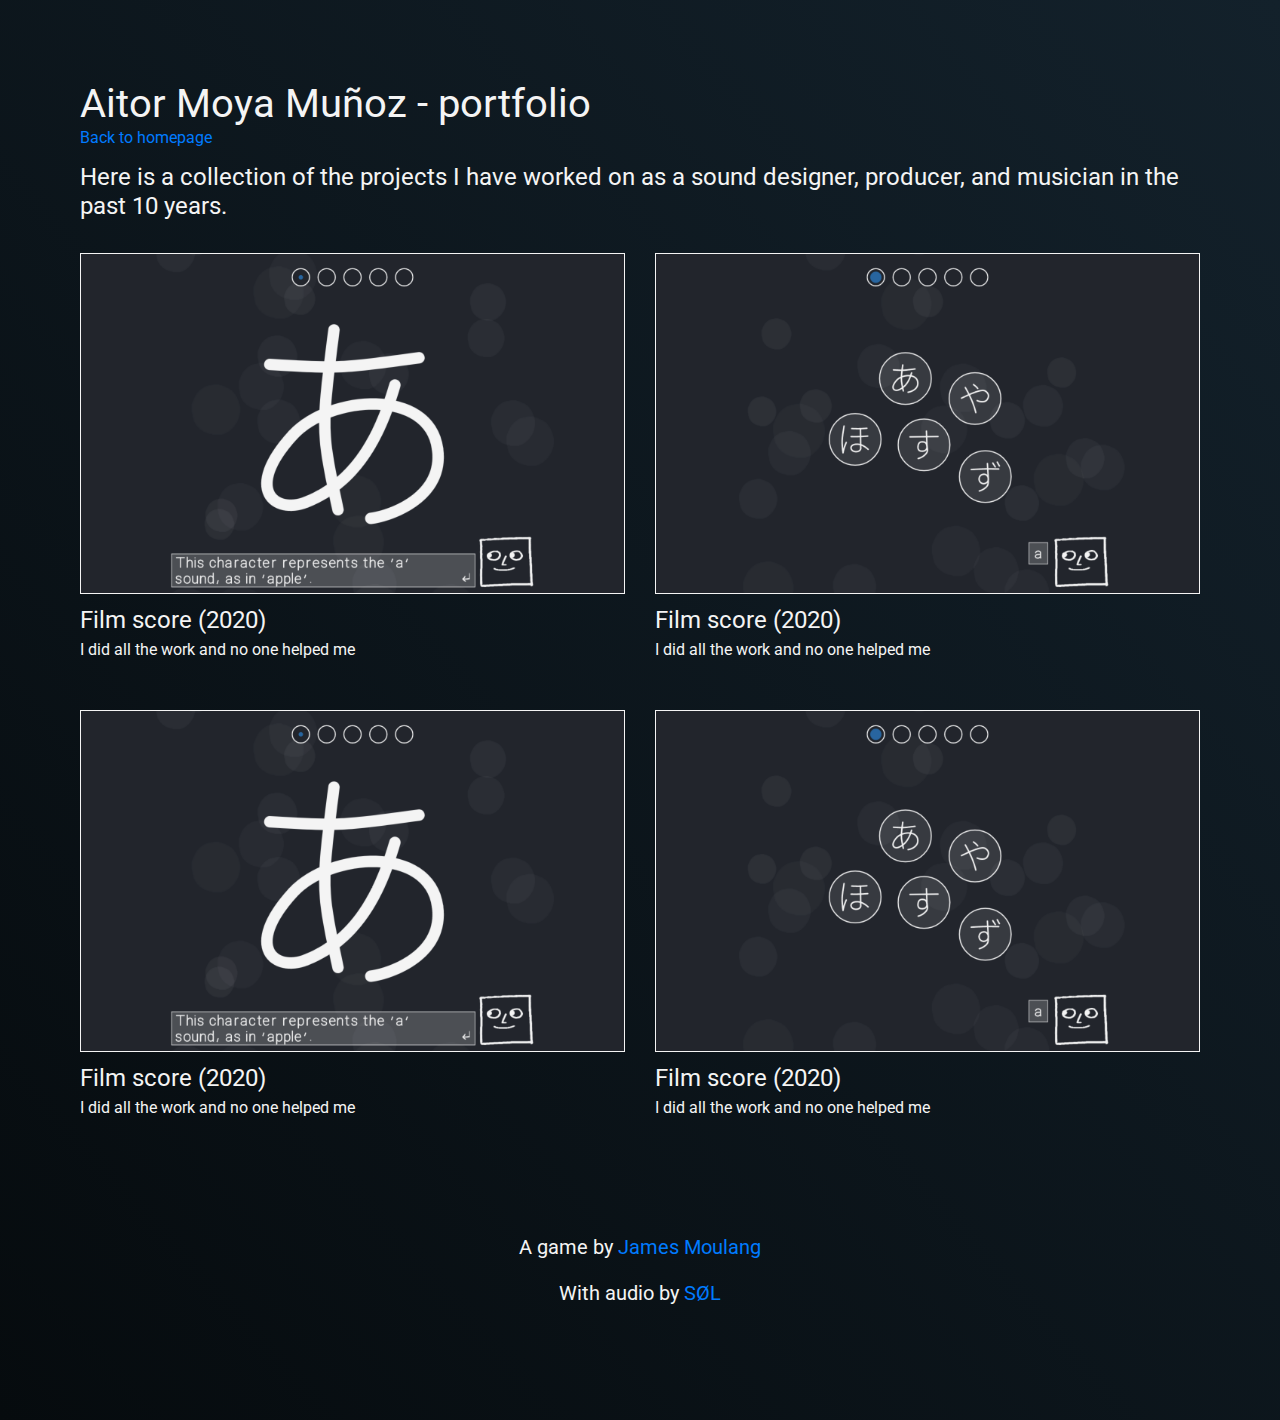
==== portfolio/index.html @ 43430c49 "first commit" ====
<!DOCTYPE html>
<html lang="en"><head><meta http-equiv="Content-Type" content="text/html; charset=UTF-8">
    
    <meta name="viewport" content="width=device-width, initial-scale=1, shrink-to-fit=no">
    <meta name="description" content="">
    <meta name="author" content="">
    
    <style>
      @import url('https://fonts.googleapis.com/css2?family=Roboto&display=swap');

      .row {
        margin-bottom: 32px;
      }
    </style>

    <title>Aitor Moya Muñoz - portfolio</title>

    <!-- Bootstrap core CSS -->
    <link href="./bootstrap.min.css" rel="stylesheet">

    <!-- Custom styles for this template -->
    <link href="./product.css" rel="stylesheet">
    <link href="./custom.css" rel="stylesheet">
  </head>

  <body>

    <div style="width: 100%; height: 100%; max-width: 1280px; margin: 0 auto;">
      <div class="position-relative overflow-hidden p-3 p-md-5 m-md-3 text-center topHeader">
        <div class="fact position-relative overflow-hidden p-3 text-left">
          <!-- <div class="col-md-5 p-lg-5 mx-auto my-5"> -->
            <h1 style="margin: 0px;" class="display-6 font-weight-normal">Aitor Moya Muñoz - portfolio</h1>
            <a href="../"><h3 style="margin-bottom: 16px; font-size: 16px;" class="display-6 font-weight-normal">Back to homepage</h3></a>
            <h3 style="font-size: 24px; margin-bottom: 32px;" class="display-6 font-weight-normal">Here is a collection of the projects I have worked on as a sound designer, producer, and musician in the past 10 years.</h3>
            <div class="row">
              <div class="col-md-6">
                <img onclick="showScreenshot(this)" class="screenshot" src="./screenshot1.png">
                <p style="font-size: 24px; margin: 0px;" class="lead font-weight-normal">Film score (2020)</p>
                <p style="font-size: 16px;" class="lead font-weight-normal">I did all the work and no one helped me</p>
              </div>
              <div class="col-md-6">
                <img onclick="showScreenshot(this)" class="screenshot" src="./screenshot1a.png">
                <p style="font-size: 24px; margin: 0px;" class="lead font-weight-normal">Film score (2020)</p>
                <p style="font-size: 16px;" class="lead font-weight-normal">I did all the work and no one helped me</p>
              </div>
            </div>
            <div class="row">
              <div class="col-md-6">
                <img onclick="showScreenshot(this)" class="screenshot" src="./screenshot1.png">
                <p style="font-size: 24px; margin: 0px;" class="lead font-weight-normal">Film score (2020)</p>
                <p style="font-size: 16px;" class="lead font-weight-normal">I did all the work and no one helped me</p>
              </div>
              <div class="col-md-6">
                <img onclick="showScreenshot(this)" class="screenshot" src="./screenshot1a.png">
                <p style="font-size: 24px; margin: 0px;" class="lead font-weight-normal">Film score (2020)</p>
                <p style="font-size: 16px;" class="lead font-weight-normal">I did all the work and no one helped me</p>
              </div>
            </div>
          <!-- </div> -->
        </div>
        <div class="mx-auto my-5">
          <!-- <h1 class="display-3 font-weight-normal">you can kana</h1> -->
          <p class="lead font-weight-normal">A game by <a href="https://twitter.com/bermudacake">James Moulang</a></p>
          <p class="lead font-weight-normal">With audio by <a href="https://www.facebook.com/sol.music.uk/">SØL</a></p>
        </div>
      </div>
    </div>

    <div onclick="hideScreenshot()" id="image_modal" style="display: none; position: fixed; top: 0; text-align: center; width: 100%" class="h-100 blur">
      <div class="row h-100 justify-content-center align-items-center">
        <img id="scr_big" class="screenshot_big" src="./screenshot4.png"> 
      </div>
    </div>

    <script>
      const image_modal = document.getElementById('image_modal');
      const scr_big = document.getElementById('scr_big');

      const showScreenshot = (scr) => {
        scr_big.src = scr.src;
        image_modal.style.display = '';
      };

      const hideScreenshot = (scr) => {
        image_modal.style.display = 'none';
      };
    </script>
  

</body></html>
---- portfolio/product.css ----
.container {
  max-width: 960px;
}

/*
 * Custom translucent site header
 */

.site-header {
  background-color: rgba(0, 0, 0, .85);
  -webkit-backdrop-filter: saturate(180%) blur(20px);
  backdrop-filter: saturate(180%) blur(20px);
}
.site-header a {
  color: #999;
  transition: ease-in-out color .15s;
}
.site-header a:hover {
  color: #fff;
  text-decoration: none;
}

/*
 * Dummy devices (replace them with your own or something else entirely!)
 */

.product-device {
  position: absolute;
  right: 10%;
  bottom: -30%;
  width: 300px;
  height: 540px;
  background-color: #333;
  border-radius: 21px;
  -webkit-transform: rotate(30deg);
  transform: rotate(30deg);
}

.product-device::before {
  position: absolute;
  top: 10%;
  right: 10px;
  bottom: 10%;
  left: 10px;
  content: "";
  background-color: rgba(255, 255, 255, .1);
  border-radius: 5px;
}

.product-device-2 {
  top: -25%;
  right: auto;
  bottom: 0;
  left: 5%;
  background-color: #e5e5e5;
}


/*
 * Extra utilities
 */

.border-top { border-top: 1px solid #e5e5e5; }
.border-bottom { border-bottom: 1px solid #e5e5e5; }

.box-shadow { box-shadow: 0 .25rem .75rem rgba(0, 0, 0, .05); }

.flex-equal > * {
  -ms-flex: 1;
  -webkit-box-flex: 1;
  flex: 1;
}
@media (min-width: 768px) {
  .flex-md-equal > * {
    -ms-flex: 1;
    -webkit-box-flex: 1;
    flex: 1;
  }
}

.overflow-hidden { overflow: hidden; }
---- portfolio/custom.css ----
body {
	/*background: #21252D;*/
	color: #F4F4F4;
	/*font-family: 'robotoregular';
    src: url('./roboto-regular-webfont.woff2') format('woff2'),
         url('./roboto-regular-webfont.woff') format('woff');
    font-weight: normal;
    font-style: normal;*/
    font-family: 'Roboto', sans-serif;
    background-image: linear-gradient(to top right, #060B0E, #13212B);
}

.topHeader {
	/*background: #21252D;*/
	color: #F4F4F4;
}

#kana_canvas {
	width: 100%;
	height: 100%;
	position: absolute;
	top: 0;
	left: 0;
	z-index: -100;
}

.fact {
	/*border: solid;*/
	/*border-width: 1px;*/
	/*background-color: rgb(33,37,45, 0.5);*/
	padding-top: 0px;
	padding-bottom: 0px;
	margin-top: 0px;
	margin-bottom: 0px;
}

.screenshot {
	width: 100%;
	border: solid;
	border-width: 1px;
	margin-bottom: 8px;
	cursor: pointer;

	user-select: none;
    -moz-user-select: none;
    -khtml-user-select: none;
    -webkit-user-select: none;
    -o-user-select: none;
}

.screenshot_big {
	max-width: 90%;
	max-height: 90%;
	border: solid;
	border-width: 4px;

	user-select: none;
    -moz-user-select: none;
    -khtml-user-select: none;
    -webkit-user-select: none;
    -o-user-select: none;
}

.highlight {
	font-style: normal;
	color: #0065A4;
}

.highlight2 {
	font-style: normal;
	color: #E4572E;
}

.circle {
	padding: 8px;
	font-style: normal;
	border-style: solid;
	border-radius: 64px;
	border-width: 1px;
}

.topHeader {
	margin-bottom: 0px;
	padding-bottom: 0px;
	/*background-color: rgb(33,37,45, 0.75);*/
}

video {
	cursor: pointer;
}

.jm_image {
	width: 100%;
}

.blur {
	background-color: rgb(33,37,45, 0.75);
}

.kana_img {
	margin-bottom: 16px;
	user-select: none;
    -moz-user-select: none;
    -khtml-user-select: none;
    -webkit-user-select: none;
    -o-user-select: none;
}
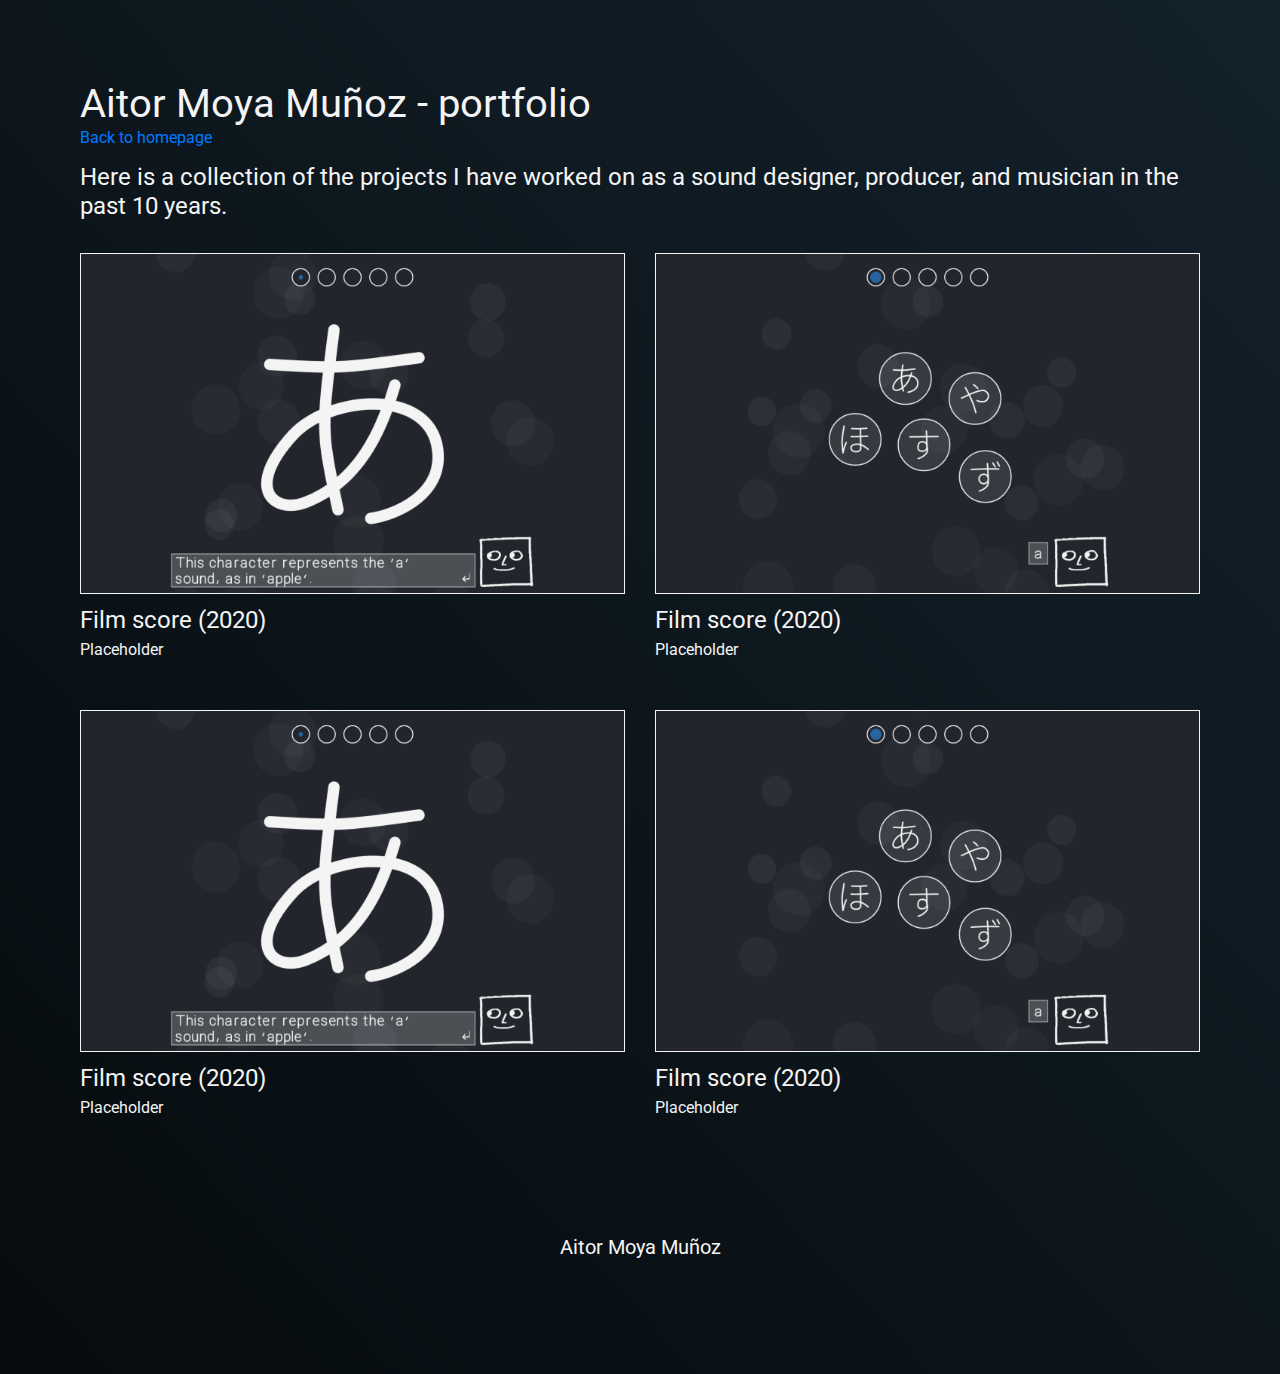
==== commit 0d35ff33: "content" ====
--- a/portfolio/index.html
+++ b/portfolio/index.html
@@ -36,32 +36,31 @@
               <div class="col-md-6">
                 <img onclick="showScreenshot(this)" class="screenshot" src="./screenshot1.png">
                 <p style="font-size: 24px; margin: 0px;" class="lead font-weight-normal">Film score (2020)</p>
-                <p style="font-size: 16px;" class="lead font-weight-normal">I did all the work and no one helped me</p>
+                <p style="font-size: 16px;" class="lead font-weight-normal">Placeholder</p>
               </div>
               <div class="col-md-6">
                 <img onclick="showScreenshot(this)" class="screenshot" src="./screenshot1a.png">
                 <p style="font-size: 24px; margin: 0px;" class="lead font-weight-normal">Film score (2020)</p>
-                <p style="font-size: 16px;" class="lead font-weight-normal">I did all the work and no one helped me</p>
+                <p style="font-size: 16px;" class="lead font-weight-normal">Placeholder</p>
               </div>
             </div>
             <div class="row">
               <div class="col-md-6">
                 <img onclick="showScreenshot(this)" class="screenshot" src="./screenshot1.png">
                 <p style="font-size: 24px; margin: 0px;" class="lead font-weight-normal">Film score (2020)</p>
-                <p style="font-size: 16px;" class="lead font-weight-normal">I did all the work and no one helped me</p>
+                <p style="font-size: 16px;" class="lead font-weight-normal">Placeholder</p>
               </div>
               <div class="col-md-6">
                 <img onclick="showScreenshot(this)" class="screenshot" src="./screenshot1a.png">
                 <p style="font-size: 24px; margin: 0px;" class="lead font-weight-normal">Film score (2020)</p>
-                <p style="font-size: 16px;" class="lead font-weight-normal">I did all the work and no one helped me</p>
+                <p style="font-size: 16px;" class="lead font-weight-normal">Placeholder</p>
               </div>
             </div>
           <!-- </div> -->
         </div>
         <div class="mx-auto my-5">
           <!-- <h1 class="display-3 font-weight-normal">you can kana</h1> -->
-          <p class="lead font-weight-normal">A game by <a href="https://twitter.com/bermudacake">James Moulang</a></p>
-          <p class="lead font-weight-normal">With audio by <a href="https://www.facebook.com/sol.music.uk/">SØL</a></p>
+          <p class="lead font-weight-normal">Aitor Moya Muñoz</a></p>
         </div>
       </div>
     </div>
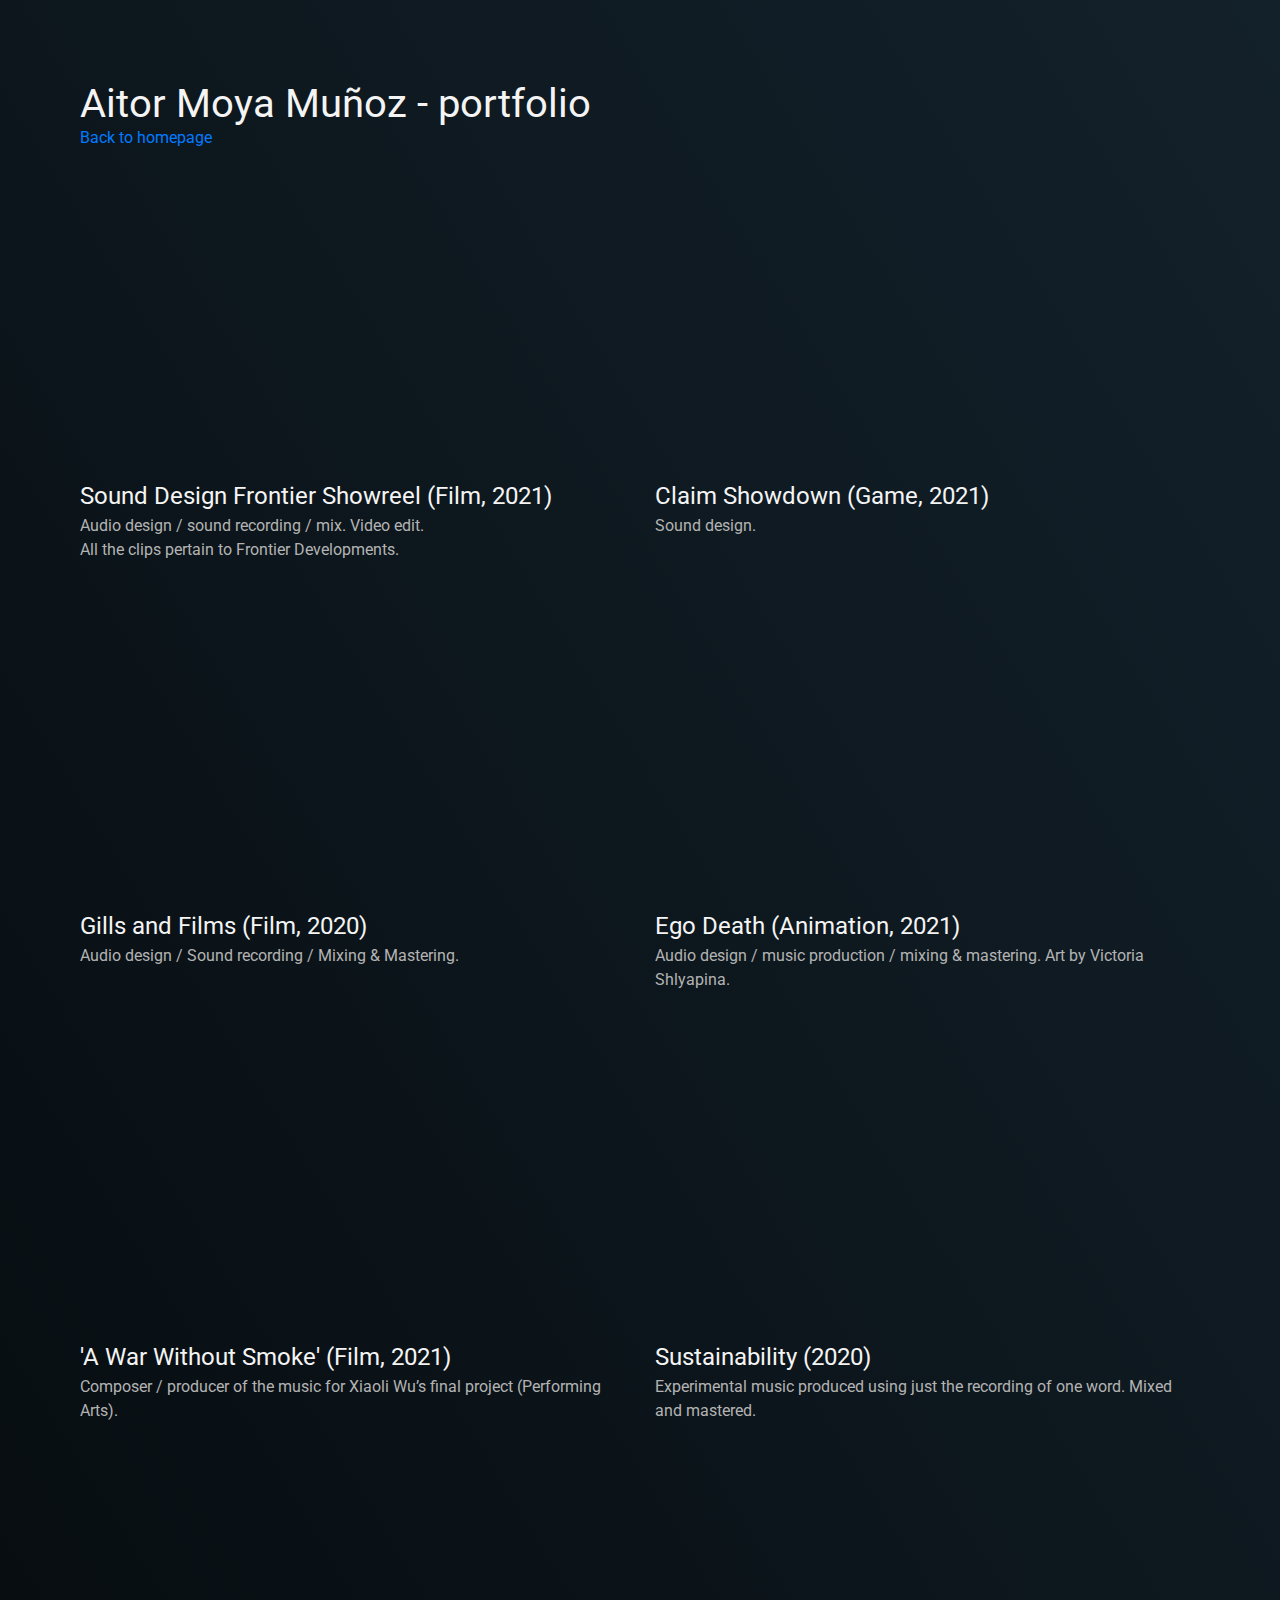
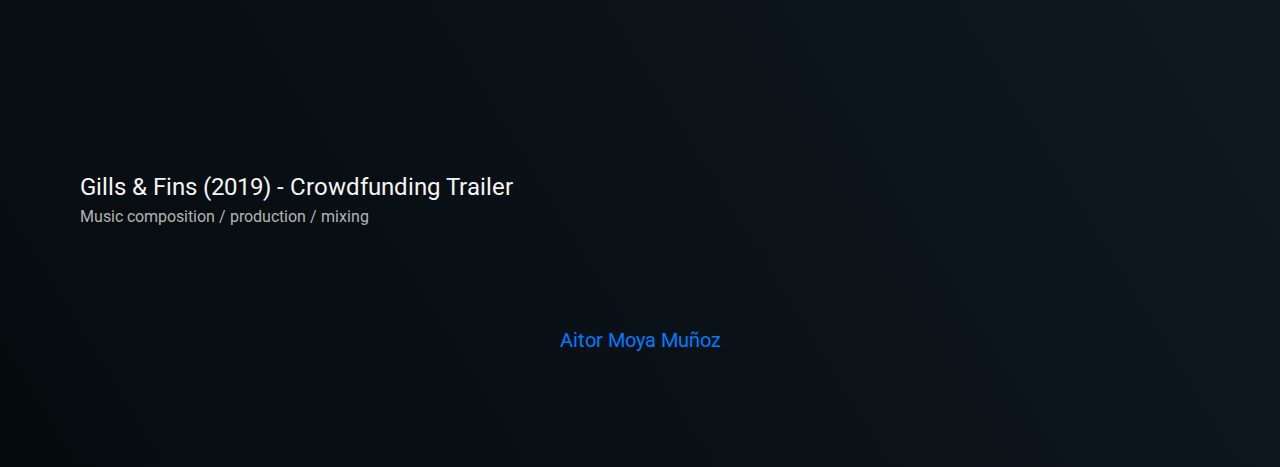
==== commit 1a270481: "portfolio content" ====
--- a/portfolio/index.html
+++ b/portfolio/index.html
@@ -10,6 +10,33 @@
 
       .row {
         margin-bottom: 32px;
+      }
+
+      .video-container {
+        position: relative;
+        width: 100%;
+        padding-bottom: 56.25%;
+      }
+
+      .video {
+        position: absolute;
+        top: 0;
+        left: 0;
+        width: 100%;
+        height: 100%;
+        border: 0;
+      }
+
+      .portfolio-header {
+        font-size: 24px;
+        margin: 0px;
+        margin-top: 8px;
+      }
+
+      .portfolio-desc {
+        font-size: 16px;
+        margin-bottom: 0px;
+        color: #b3b3b3;
       }
     </style>
 
@@ -31,36 +58,82 @@
           <!-- <div class="col-md-5 p-lg-5 mx-auto my-5"> -->
             <h1 style="margin: 0px;" class="display-6 font-weight-normal">Aitor Moya Muñoz - portfolio</h1>
             <a href="../"><h3 style="margin-bottom: 16px; font-size: 16px;" class="display-6 font-weight-normal">Back to homepage</h3></a>
-            <h3 style="font-size: 24px; margin-bottom: 32px;" class="display-6 font-weight-normal">Here is a collection of the projects I have worked on as a sound designer, producer, and musician in the past 10 years.</h3>
+            <!-- <h3 style="font-size: 24px; margin-bottom: 32px;" class="display-6 font-weight-normal">Here is a collection of the projects I have worked on as a sound designer, producer, and musician in the past 10 years.</h3> -->
+            <!-- row 1 -->
             <div class="row">
               <div class="col-md-6">
-                <img onclick="showScreenshot(this)" class="screenshot" src="./screenshot1.png">
-                <p style="font-size: 24px; margin: 0px;" class="lead font-weight-normal">Film score (2020)</p>
-                <p style="font-size: 16px;" class="lead font-weight-normal">Placeholder</p>
+                <!-- video 1 -->
+                <div class="video-container">
+                  <iframe class="video" src="https://www.youtube.com/embed/i_05MCaxO0A" allowfullscreen></iframe>
+                </div>
+                <p class="portfolio-header" class="lead font-weight-normal">Sound Design Frontier Showreel (Film, 2021)</p>
+                <p class="portfolio-desc" class="lead font-weight-normal">Audio design / sound recording / mix. Video edit.</p>
+                <p class="portfolio-desc" class="lead font-weight-normal">All the clips pertain to Frontier Developments.</p>
               </div>
               <div class="col-md-6">
-                <img onclick="showScreenshot(this)" class="screenshot" src="./screenshot1a.png">
-                <p style="font-size: 24px; margin: 0px;" class="lead font-weight-normal">Film score (2020)</p>
-                <p style="font-size: 16px;" class="lead font-weight-normal">Placeholder</p>
+                <!-- video 2 -->
+                <div class="video-container">
+                  <iframe class="video" src="https://www.youtube.com/embed/rAhOWSYIK3o" allowfullscreen></iframe>
+                </div>
+                <p class="portfolio-header" class="lead font-weight-normal">Claim Showdown (Game, 2021)</p>
+                <p class="portfolio-desc" class="lead font-weight-normal">Sound design.</p>
               </div>
             </div>
+            <!-- row 2 -->
             <div class="row">
               <div class="col-md-6">
-                <img onclick="showScreenshot(this)" class="screenshot" src="./screenshot1.png">
-                <p style="font-size: 24px; margin: 0px;" class="lead font-weight-normal">Film score (2020)</p>
-                <p style="font-size: 16px;" class="lead font-weight-normal">Placeholder</p>
+                <!-- video 3 -->
+                <div class="video-container">
+                  <iframe class="video" src="https://www.youtube.com/embed/T2QVa6sO4y4" allowfullscreen></iframe>
+                </div>
+                <p class="portfolio-header" class="lead font-weight-normal">Gills and Films (Film, 2020)</p>
+                <p class="portfolio-desc" class="lead font-weight-normal">Audio design / Sound recording / Mixing & Mastering.</p>
               </div>
               <div class="col-md-6">
-                <img onclick="showScreenshot(this)" class="screenshot" src="./screenshot1a.png">
-                <p style="font-size: 24px; margin: 0px;" class="lead font-weight-normal">Film score (2020)</p>
-                <p style="font-size: 16px;" class="lead font-weight-normal">Placeholder</p>
+                <!-- video 4 -->
+                <div class="video-container">
+                  <iframe class="video" src="https://www.youtube.com/embed/au0ePI30fKs" allowfullscreen></iframe>
+                </div>
+                <p class="portfolio-header" class="lead font-weight-normal">Ego Death (Animation, 2021)</p>
+                <p class="portfolio-desc" class="lead font-weight-normal">Audio design / music production / mixing & mastering. Art by Victoria Shlyapina.</p>
               </div>
+            </div>
+            <!-- row 3 -->
+            <div class="row">
+              <div class="col-md-6">
+                <!-- video 5 -->
+                <div class="video-container">
+                  <iframe class="video" src="https://www.youtube.com/embed/gsuZ4-XTf9M" allowfullscreen></iframe>
+                </div>
+                <p class="portfolio-header" class="lead font-weight-normal">'A War Without Smoke' (Film, 2021)</p>
+                <p class="portfolio-desc" class="lead font-weight-normal">Composer / producer of the music for Xiaoli Wu’s final project (Performing Arts).</p>
+              </div>
+              <div class="col-md-6">
+                <!-- video 6 -->
+                <div class="video-container">
+                  <iframe class="video" src="https://www.youtube.com/embed/cspxfVKUT1Y" allowfullscreen></iframe>
+                </div>
+                <p class="portfolio-header" class="lead font-weight-normal">Sustainability (2020)</p>
+                <p class="portfolio-desc" class="lead font-weight-normal">Experimental music produced using just the recording of one word. Mixed and mastered.</p>
+              </div>
+            </div>
+            <!-- row 4 -->
+            <div class="row">
+              <div class="col-md-6">
+                <!-- video 6 -->
+                <div class="video-container">
+                  <iframe class="video" src="https://www.youtube.com/embed/6BhnMqS6ISw" allowfullscreen></iframe>
+                </div>
+                <p class="portfolio-header" class="lead font-weight-normal">Gills & Fins (2019) - Crowdfunding Trailer</p>
+                <p class="portfolio-desc" class="lead font-weight-normal">Music composition / production / mixing</p>
+              </div>
+              <div class="col-md-6"></div>
             </div>
           <!-- </div> -->
         </div>
         <div class="mx-auto my-5">
           <!-- <h1 class="display-3 font-weight-normal">you can kana</h1> -->
-          <p class="lead font-weight-normal">Aitor Moya Muñoz</a></p>
+          <a href="../"><p class="lead font-weight-normal">Aitor Moya Muñoz</a></p>
         </div>
       </div>
     </div>
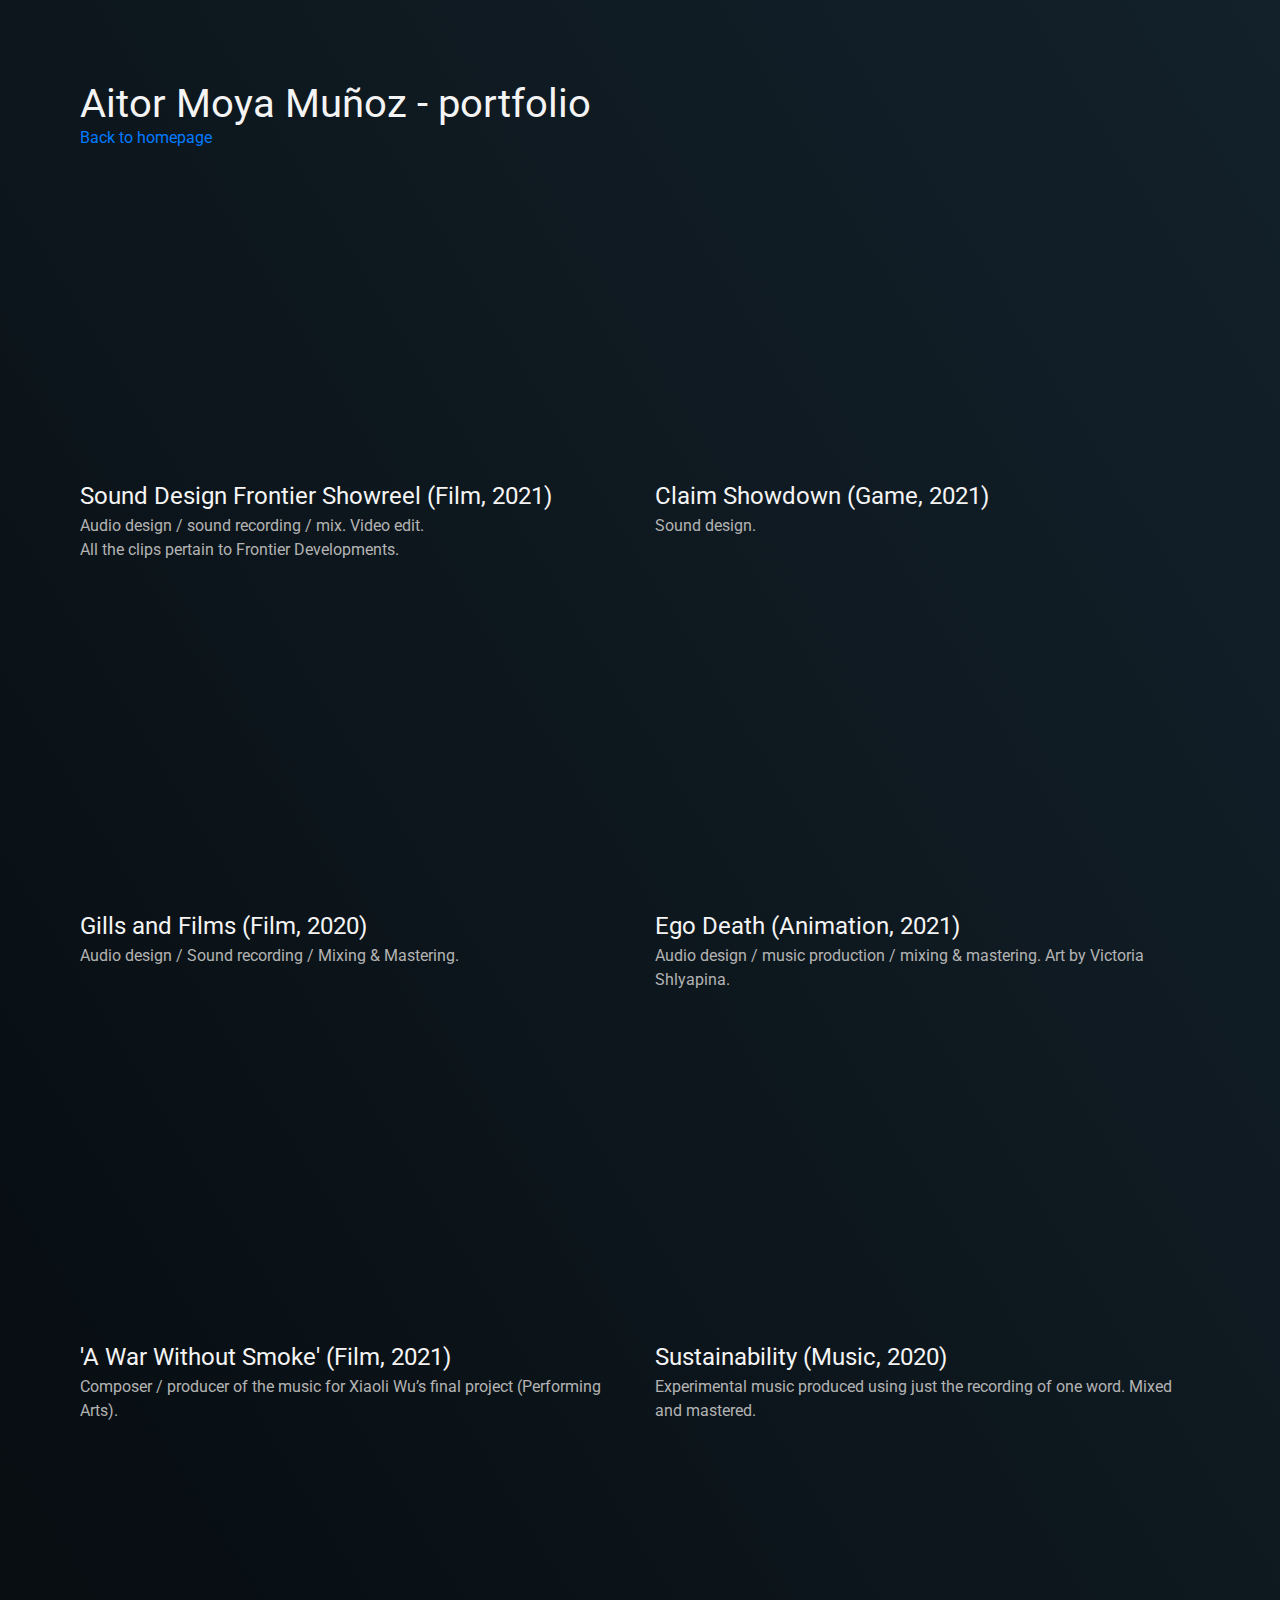
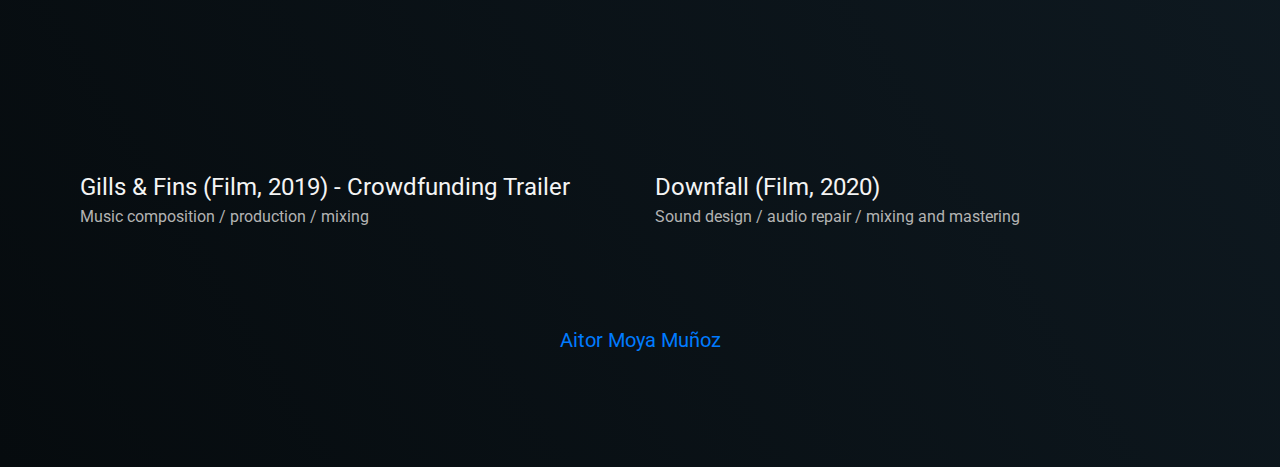
==== commit cf472ab1: "downfall" ====
--- a/portfolio/index.html
+++ b/portfolio/index.html
@@ -113,7 +113,7 @@
                 <div class="video-container">
                   <iframe class="video" src="https://www.youtube.com/embed/cspxfVKUT1Y" allowfullscreen></iframe>
                 </div>
-                <p class="portfolio-header" class="lead font-weight-normal">Sustainability (2020)</p>
+                <p class="portfolio-header" class="lead font-weight-normal">Sustainability (Music, 2020)</p>
                 <p class="portfolio-desc" class="lead font-weight-normal">Experimental music produced using just the recording of one word. Mixed and mastered.</p>
               </div>
             </div>
@@ -124,10 +124,16 @@
                 <div class="video-container">
                   <iframe class="video" src="https://www.youtube.com/embed/6BhnMqS6ISw" allowfullscreen></iframe>
                 </div>
-                <p class="portfolio-header" class="lead font-weight-normal">Gills & Fins (2019) - Crowdfunding Trailer</p>
+                <p class="portfolio-header" class="lead font-weight-normal">Gills & Fins (Film, 2019) - Crowdfunding Trailer</p>
                 <p class="portfolio-desc" class="lead font-weight-normal">Music composition / production / mixing</p>
               </div>
-              <div class="col-md-6"></div>
+              <div class="col-md-6">
+                <div class="video-container">
+                  <iframe class="video" src="https://www.youtube.com/embed/ElNDAbDdbpQ" allowfullscreen></iframe>
+                </div>
+                <p class="portfolio-header" class="lead font-weight-normal">Downfall (Film, 2020)</p>
+                <p class="portfolio-desc" class="lead font-weight-normal">Sound design / audio repair / mixing and mastering</p>
+              </div>
             </div>
           <!-- </div> -->
         </div>
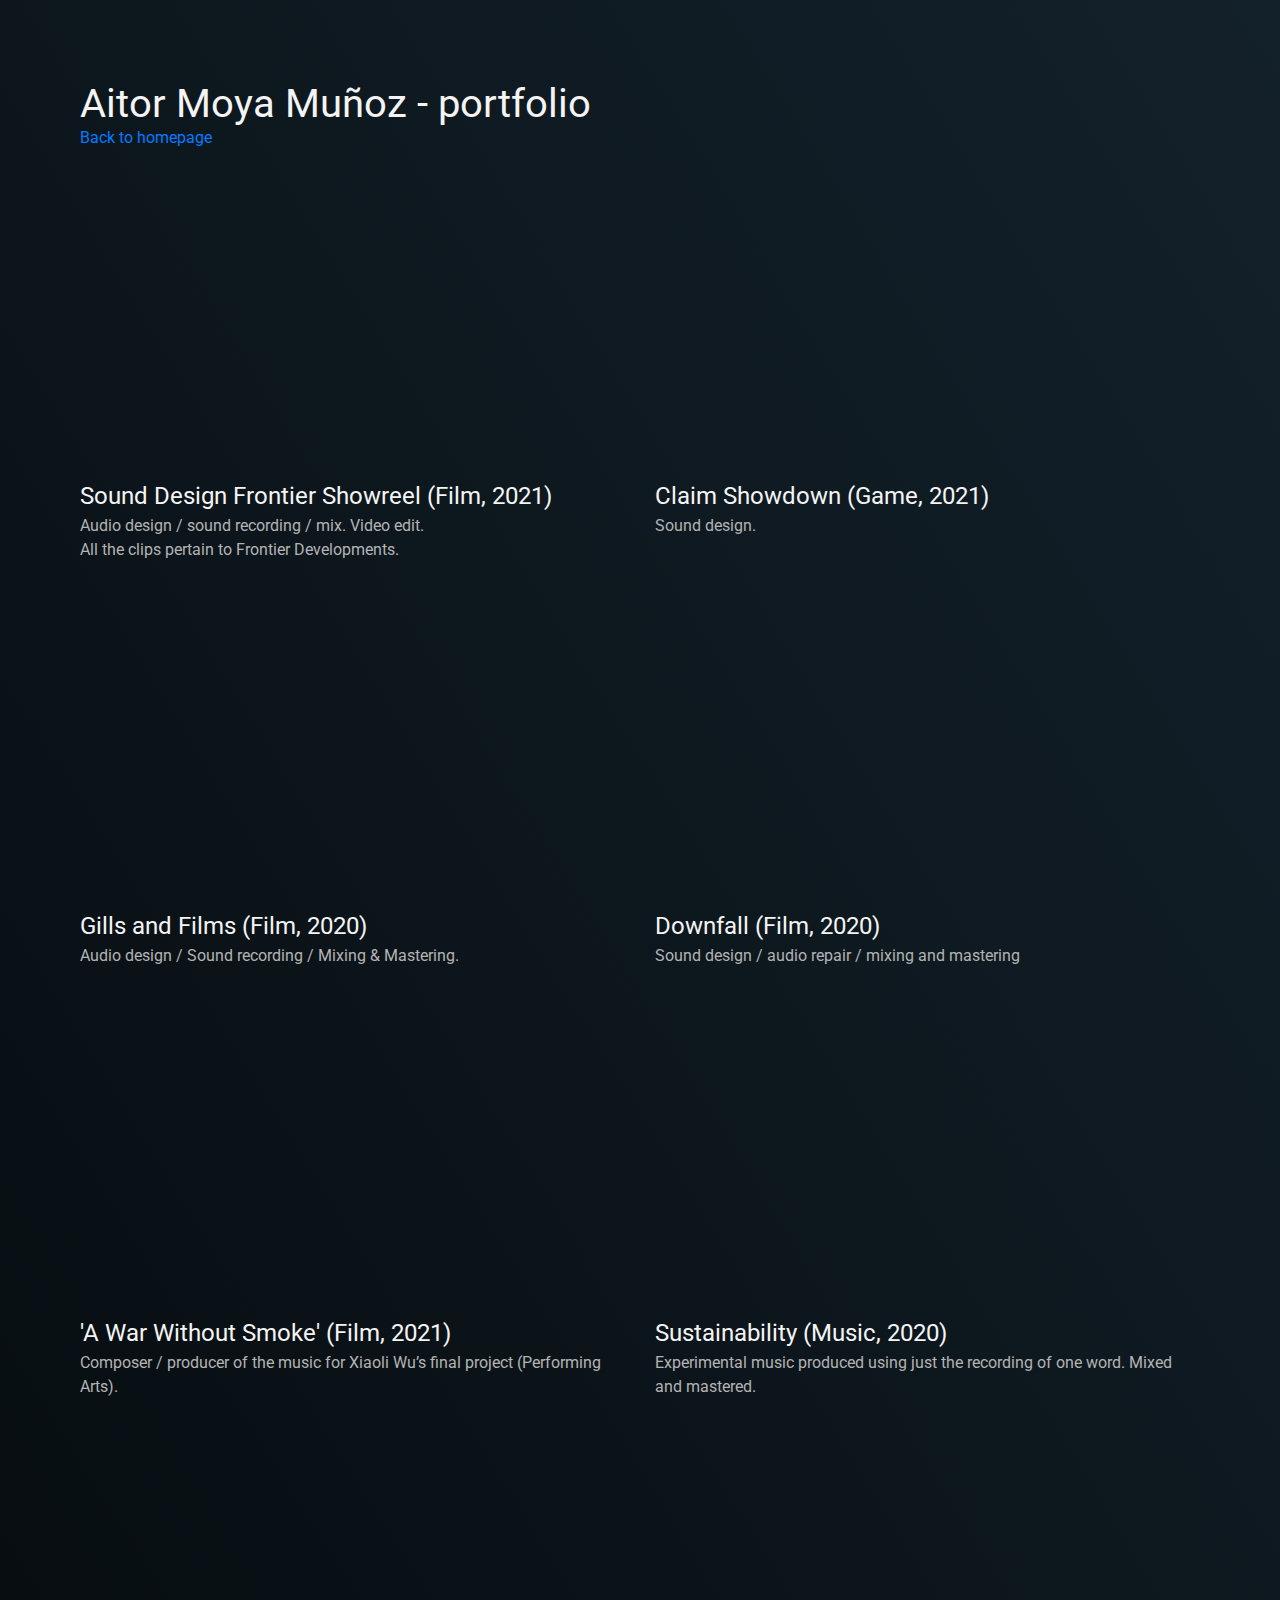
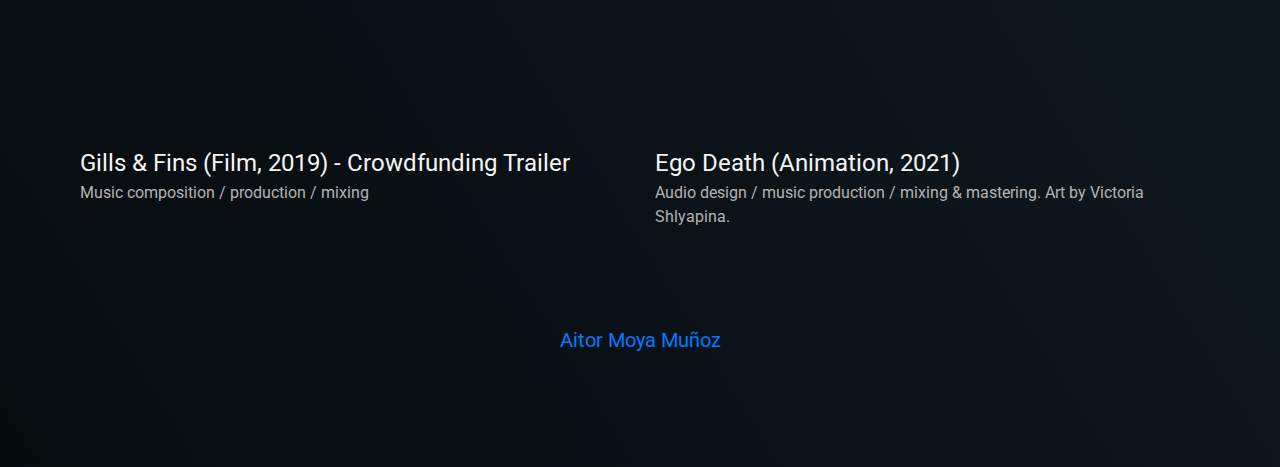
==== commit fe7e4330: "change order" ====
--- a/portfolio/index.html
+++ b/portfolio/index.html
@@ -90,12 +90,11 @@
                 <p class="portfolio-desc" class="lead font-weight-normal">Audio design / Sound recording / Mixing & Mastering.</p>
               </div>
               <div class="col-md-6">
-                <!-- video 4 -->
                 <div class="video-container">
-                  <iframe class="video" src="https://www.youtube.com/embed/au0ePI30fKs" allowfullscreen></iframe>
+                  <iframe class="video" src="https://www.youtube.com/embed/ElNDAbDdbpQ" allowfullscreen></iframe>
                 </div>
-                <p class="portfolio-header" class="lead font-weight-normal">Ego Death (Animation, 2021)</p>
-                <p class="portfolio-desc" class="lead font-weight-normal">Audio design / music production / mixing & mastering. Art by Victoria Shlyapina.</p>
+                <p class="portfolio-header" class="lead font-weight-normal">Downfall (Film, 2020)</p>
+                <p class="portfolio-desc" class="lead font-weight-normal">Sound design / audio repair / mixing and mastering</p>
               </div>
             </div>
             <!-- row 3 -->
@@ -128,11 +127,12 @@
                 <p class="portfolio-desc" class="lead font-weight-normal">Music composition / production / mixing</p>
               </div>
               <div class="col-md-6">
+                <!-- video 4 -->
                 <div class="video-container">
-                  <iframe class="video" src="https://www.youtube.com/embed/ElNDAbDdbpQ" allowfullscreen></iframe>
+                  <iframe class="video" src="https://www.youtube.com/embed/au0ePI30fKs" allowfullscreen></iframe>
                 </div>
-                <p class="portfolio-header" class="lead font-weight-normal">Downfall (Film, 2020)</p>
-                <p class="portfolio-desc" class="lead font-weight-normal">Sound design / audio repair / mixing and mastering</p>
+                <p class="portfolio-header" class="lead font-weight-normal">Ego Death (Animation, 2021)</p>
+                <p class="portfolio-desc" class="lead font-weight-normal">Audio design / music production / mixing & mastering. Art by Victoria Shlyapina.</p>
               </div>
             </div>
           <!-- </div> -->
